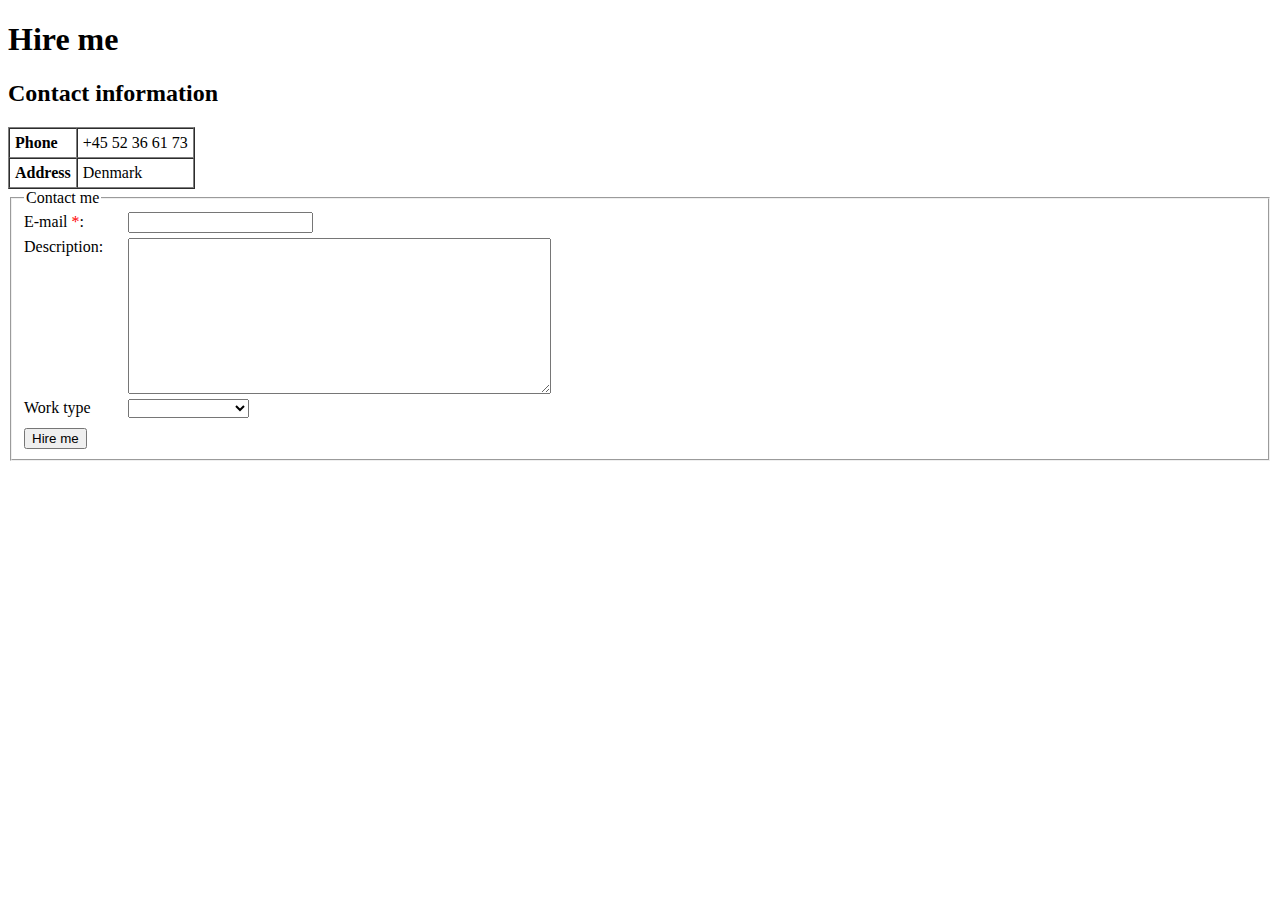
==== hire-me.html @ 0b66a77d "Page Hire Me is created" ====
<!DOCTYPE html>
<html lang="en">
<head>
    <meta charset="UTF-8">
    <meta http-equiv="X-UA-Compatible" content="IE=edge">
    <meta name="viewport" content="width=device-width, initial-scale=1.0">
    <title>Document</title>
</head>
<body>

    <header>
        <h1>Hire me</h1>
    </header>

    <main>
        <section> <!--Contact Information-->
            <h2>Contact information</h2>
            <table border="1" cellspacing="0" cellpadding="5px">
                <tr>
                    <td><strong>Phone</strong></td>
                    <td>+45 52 36 61 73</td>
                </tr>

                <tr>
                    <td><strong>Address</strong></td>
                    <td>Denmark</td>
                </tr>
            </table>
        </section>

        <section> <!--Contact Me form-->
            <form action="hire-me.html" method="get">
                <fieldset>
                    
                    <legend>
                        Contact me
                    </legend>

                    <label for="E-mail" style="display: inline-block; width: 100px;">
                        E-mail <span style="color: red;">*</span>:
                    </label>
                    <input 
                        required
                        type="email"
                        name="email" />
                    
                    <br />

                    <label for="hire-description" style="display: inline-block; margin-top: 5px; width: 100px;">
                        Description:
                    </label>
                    <textarea 
                        style="margin-top: 5px; vertical-align:top;"
                        name="hire-description" 
                        id="hire-description" 
                        cols="50" 
                        rows="10">
                    </textarea>
                    
                    <br />

                    <label for="work-type" style="display: inline-block; margin-top: 5px; width: 100px;">
                        Work type
                    </label>
                    <select name="work-type" id="work-type" style="margin-top: 5px;">
                        <option value=""></option>
                        <option value="on-site">On-site</option>
                        <option value="remote">Remote</option>
                        <option value="one-time-project">One-time project</option>
                    </select>

                    <br />

                    <input type="submit" value="Hire me" style="margin-top: 10px;">
                </fieldset>
            </form>
        </section>


    </main>
    
</body>
</html>
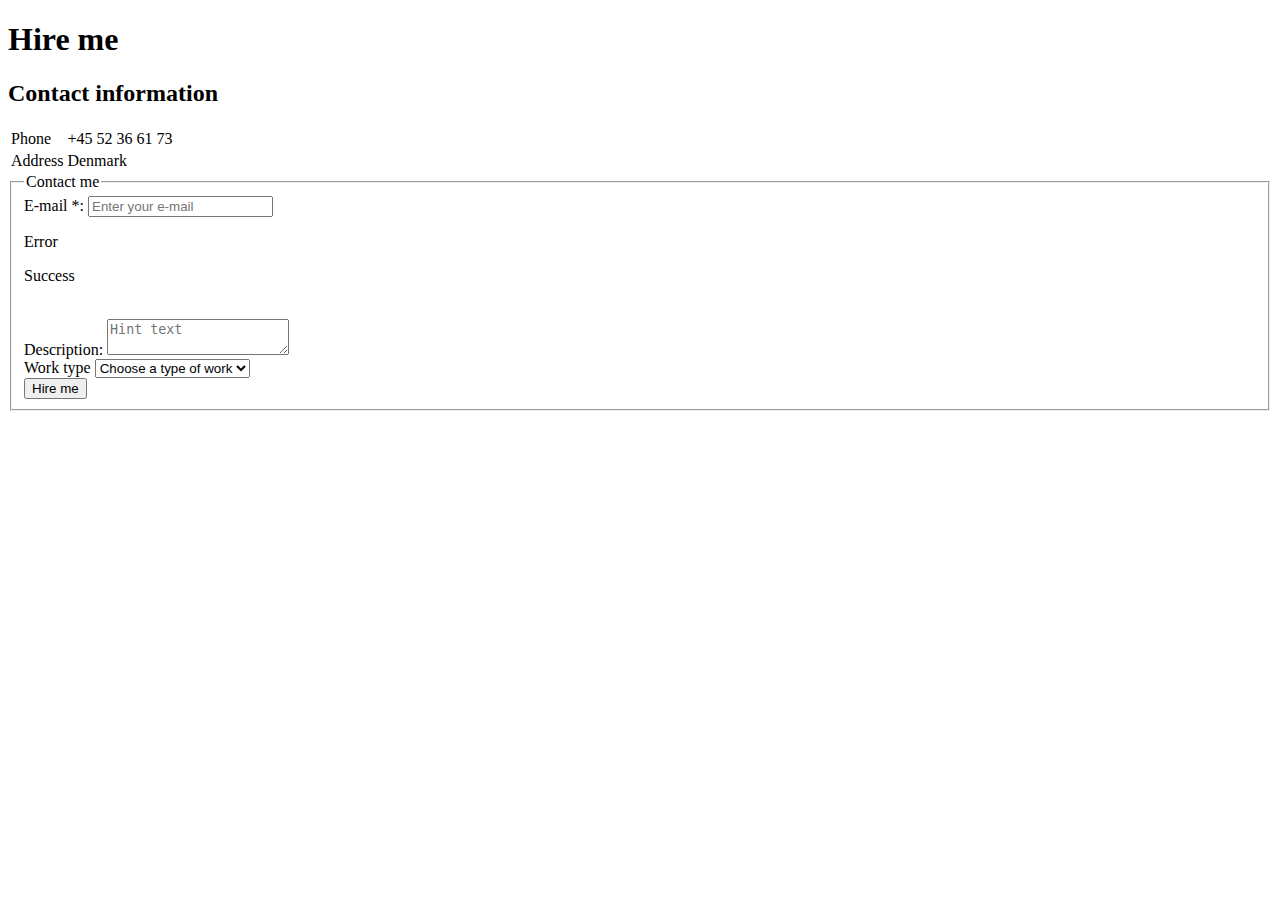
==== commit 56acded2: "The page is styled according to the layout from Figma" ====
--- a/hire-me.html
+++ b/hire-me.html
@@ -5,24 +5,23 @@
     <meta http-equiv="X-UA-Compatible" content="IE=edge">
     <meta name="viewport" content="width=device-width, initial-scale=1.0">
     <title>Document</title>
+    <link rel="stylesheet" href="./hire-me.css">
+
 </head>
 <body>
 
-    <header>
+    <main>
         <h1>Hire me</h1>
-    </header>
-
-    <main>
         <section> <!--Contact Information-->
             <h2>Contact information</h2>
-            <table border="1" cellspacing="0" cellpadding="5px">
+            <table>
                 <tr>
-                    <td><strong>Phone</strong></td>
+                    <td class="contact-info">Phone</td>
                     <td>+45 52 36 61 73</td>
                 </tr>
 
                 <tr>
-                    <td><strong>Address</strong></td>
+                    <td class="contact-info">Address</td>
                     <td>Denmark</td>
                 </tr>
             </table>
@@ -36,42 +35,48 @@
                         Contact me
                     </legend>
 
-                    <label for="E-mail" style="display: inline-block; width: 100px;">
-                        E-mail <span style="color: red;">*</span>:
+                    <label for="email">
+                        E-mail <span> *</span>:
                     </label>
                     <input 
                         required
                         type="email"
-                        name="email" />
+                        name="email"
+                        id="email"
+                        class="email"
+                        placeholder="Enter your e-mail" />
+
+                    <p class="error-message">Error</p>
+                    <p class="success-message">Success</p>
+                    
+
+                     <br />
+
+                    <label for="hire-description">
+                        Description:
+                    </label>
+                    <textarea 
+                        name="hire-description" 
+                        id="hire-description"
+                        placeholder="Hint text"></textarea>
                     
                     <br />
 
-                    <label for="hire-description" style="display: inline-block; margin-top: 5px; width: 100px;">
-                        Description:
+                    <label for="work-type">
+                        Work type
                     </label>
-                    <textarea 
-                        style="margin-top: 5px; vertical-align:top;"
-                        name="hire-description" 
-                        id="hire-description" 
-                        cols="50" 
-                        rows="10">
-                    </textarea>
+                    <select 
+                        name="work-type" 
+                        id="work-type">
+                            <option value="" disabled selected hidden>Choose a type of work</option>
+                            <option value="on-site">On-site</option>
+                            <option value="remote">Remote</option>
+                            <option value="one-time-project">One-time project</option>
+                    </select>
                     
                     <br />
 
-                    <label for="work-type" style="display: inline-block; margin-top: 5px; width: 100px;">
-                        Work type
-                    </label>
-                    <select name="work-type" id="work-type" style="margin-top: 5px;">
-                        <option value=""></option>
-                        <option value="on-site">On-site</option>
-                        <option value="remote">Remote</option>
-                        <option value="one-time-project">One-time project</option>
-                    </select>
-
-                    <br />
-
-                    <input type="submit" value="Hire me" style="margin-top: 10px;">
+                    <input type="submit" value="Hire me" class="button-submit">
                 </fieldset>
             </form>
         </section>
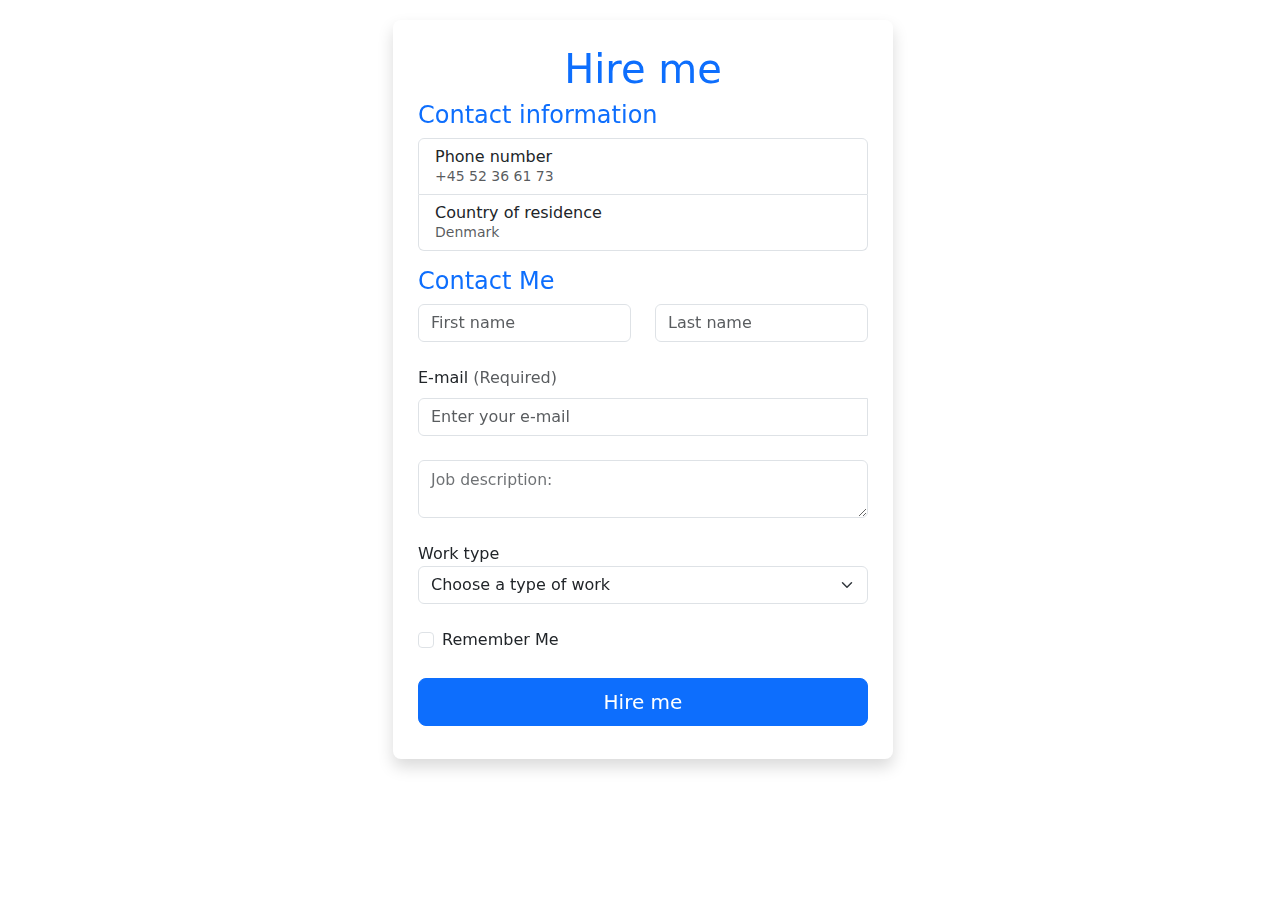
==== commit 04da070c: "Form is styled by using Bootstrap. Webkit is added to SASS files" ====
--- a/hire-me.html
+++ b/hire-me.html
@@ -6,83 +6,124 @@
     <meta name="viewport" content="width=device-width, initial-scale=1.0">
     <title>Document</title>
     <link rel="stylesheet" href="./hire-me.css">
+    <link rel="stylesheet" href="https://cdn.jsdelivr.net/npm/bootstrap@5.2.3/dist/css/bootstrap.min.css">
+    <script src="https://cdn.jsdelivr.net/npm/bootstrap@5.3.0-alpha1/dist/js/bootstrap.bundle.min.js"></script>
 
 </head>
 <body>
+    <div class="container">
+        <main>
+            <div>
+                <form action="hire-me.html" method="get" class="mb-3 shadow rounded-3 needs-validation" novalidate>
+                    <h1 class="h1 text-primary">Hire me</h1>
+                    <!--Contact Information-->
+                    <div class="order-md-last" >
+                        <h4 class="text-primary">Contact information</h4>
+                        <ul class="list-group mb-3">
+                            <li class="list-group-item d-flex justify-content-between lh-sm">
+                                <div>
+                                    <h6 class="my-0">Phone number</h6>
+                                    <small class="text-muted">+45 52 36 61 73</small>
+                                </div>
+                            </li>
+                            <li class="list-group-item d-flex justify-content-between lh-sm">
+                                <div>
+                                    <h6 class="my-0">Country of residence</h6>
+                                    <small class="text-muted">Denmark</small>
+                                </div>
+                            </li>
+                        </ul>
+                    </div>
 
-    <main>
-        <h1>Hire me</h1>
-        <section> <!--Contact Information-->
-            <h2>Contact information</h2>
-            <table>
-                <tr>
-                    <td class="contact-info">Phone</td>
-                    <td>+45 52 36 61 73</td>
-                </tr>
+                    <div>
+                        <h4 class="text-primary">
+                            Contact Me
+                        </h4>
 
-                <tr>
-                    <td class="contact-info">Address</td>
-                    <td>Denmark</td>
-                </tr>
-            </table>
-        </section>
+                        <!-- Full Name -->
+                        <div class="row">
+                            <div class="col">
+                                <input type="text" class="form-control" placeholder="First name" aria-label="First name">
+                            </div>
+                            <div class="col">
+                                <input type="text" class="form-control" placeholder="Last name" aria-label="Last name">
+                            </div>
+                        </div>
+    
+                        <br />
+                        
+                        <!-- Email -->
+                        <div class="row">
+                            <label for="email" class="form-label ">
+                                E-mail 
+                                <span class="text-muted"> (Required)</span>
+                            </label>
+                            <div class="input-group has-validation">
+                                <input 
+                                    required
+                                    type="email"
+                                    name="email"
+                                    id="email"
+                                    class="form-control"
+                                    placeholder="Enter your e-mail" 
+                                    novalidated/>
+                                <div class="invalid-feedback">Please enter a valid email address!</div>
+                                <div class="valid-feedback">Success!</div>
+                            </div>
+                        </div>
+                        
+                        <br />
+    
+                        <!-- Allows to add job description -->
+                        <div class="form-floating">
+                            <textarea 
+                                name="hire-description" 
+                                id="hire-description"
+                                placeholder="Hint text"
+                                class="form-control">
+                            </textarea>
+                            <label for="hire-description" class="description">
+                                Job description:
+                            </label>
+                        </div>
+                        
+                        <br />
+    
+                        <!-- Allows to choose a work type -->
+                        <label for="work-type">
+                            Work type
+                        </label>
+                        <select 
+                            name="work-type" 
+                            id="work-type"
+                            class="form-select">
+                        <option value="" disabled selected hidden>Choose a type of work</option>
+                        <option value="on-site">On-site</option>
+                        <option value="remote">Remote</option>
+                        <option value="one-time-project">One-time project</option>
+                        </select>
+                        
+                        <br />
+    
+                        <!-- Adds check box -->
+                        <div class="form-check">
+                            <input class="form-check-input" type="checkbox" value="" id="flexCheckChecked">
+                            <label class="form-check-label" for="flexCheckChecked">
+                                Remember Me
+                            </label>
+                        </div>
+    
+                        <br />
+    
+                        <!-- Submit button -->
+                        <input type="submit" value="Hire me" class="btn btn-lg btn-primary w-100 mx-0 mb-2">
+                    </div>
+                </form>
+            </div>
+        </main>
+    </div>
 
-        <section> <!--Contact Me form-->
-            <form action="hire-me.html" method="get">
-                <fieldset>
-                    
-                    <legend>
-                        Contact me
-                    </legend>
-
-                    <label for="email">
-                        E-mail <span> *</span>:
-                    </label>
-                    <input 
-                        required
-                        type="email"
-                        name="email"
-                        id="email"
-                        class="email"
-                        placeholder="Enter your e-mail" />
-
-                    <p class="error-message">Error</p>
-                    <p class="success-message">Success</p>
-                    
-
-                     <br />
-
-                    <label for="hire-description">
-                        Description:
-                    </label>
-                    <textarea 
-                        name="hire-description" 
-                        id="hire-description"
-                        placeholder="Hint text"></textarea>
-                    
-                    <br />
-
-                    <label for="work-type">
-                        Work type
-                    </label>
-                    <select 
-                        name="work-type" 
-                        id="work-type">
-                            <option value="" disabled selected hidden>Choose a type of work</option>
-                            <option value="on-site">On-site</option>
-                            <option value="remote">Remote</option>
-                            <option value="one-time-project">One-time project</option>
-                    </select>
-                    
-                    <br />
-
-                    <input type="submit" value="Hire me" class="button-submit">
-                </fieldset>
-            </form>
-        </section>
-
-
-    </main>
+    
     
 </body>
 </html>--- a/hire-me.css
+++ b/hire-me.css
@@ -0,0 +1,62 @@
+body {
+    margin: 0;
+    text-align: center;
+}
+
+form {
+    margin-top: 20px;
+    width: 500px;
+    position: fixed;
+    left: calc(50% - 247px);
+    animation: formAppearance 3s ease-in-out;
+    padding: 25px;
+}
+
+@keyframes formAppearance {
+    from {
+        opacity: 0;
+        transform: scale(2);
+    }
+    to {
+        opacity: 1;
+        transform: scale(1);
+    }
+
+}
+
+/* Customized styles */
+
+input:not(:focus):not(:invalid):not(:placeholder-shown):required:valid {
+    border: 1px solid #0E6245;
+}
+
+input:not(:focus):not(:valid):not(:placeholder-shown):required:invalid {
+    border: 1px solid #ED0131;
+}
+
+.invalid-feedback,
+.valid-feedback {
+    display: none;
+    text-align: left;
+}
+    
+.invalid-feedback {
+    color: #ED0131;
+}  
+    
+.valid-feedback {
+    color: #0E6245;
+} 
+    
+input:not(:focus):not(:placeholder-shown):invalid + .invalid-feedback,
+input:not(:focus):not(:placeholder-shown):valid + .invalid-feedback + .valid-feedback {
+    display: block;
+}
+
+.description {
+    font-size: 1.15rem;
+}
+
+.h1.text-primary {
+    text-align: center;
+}